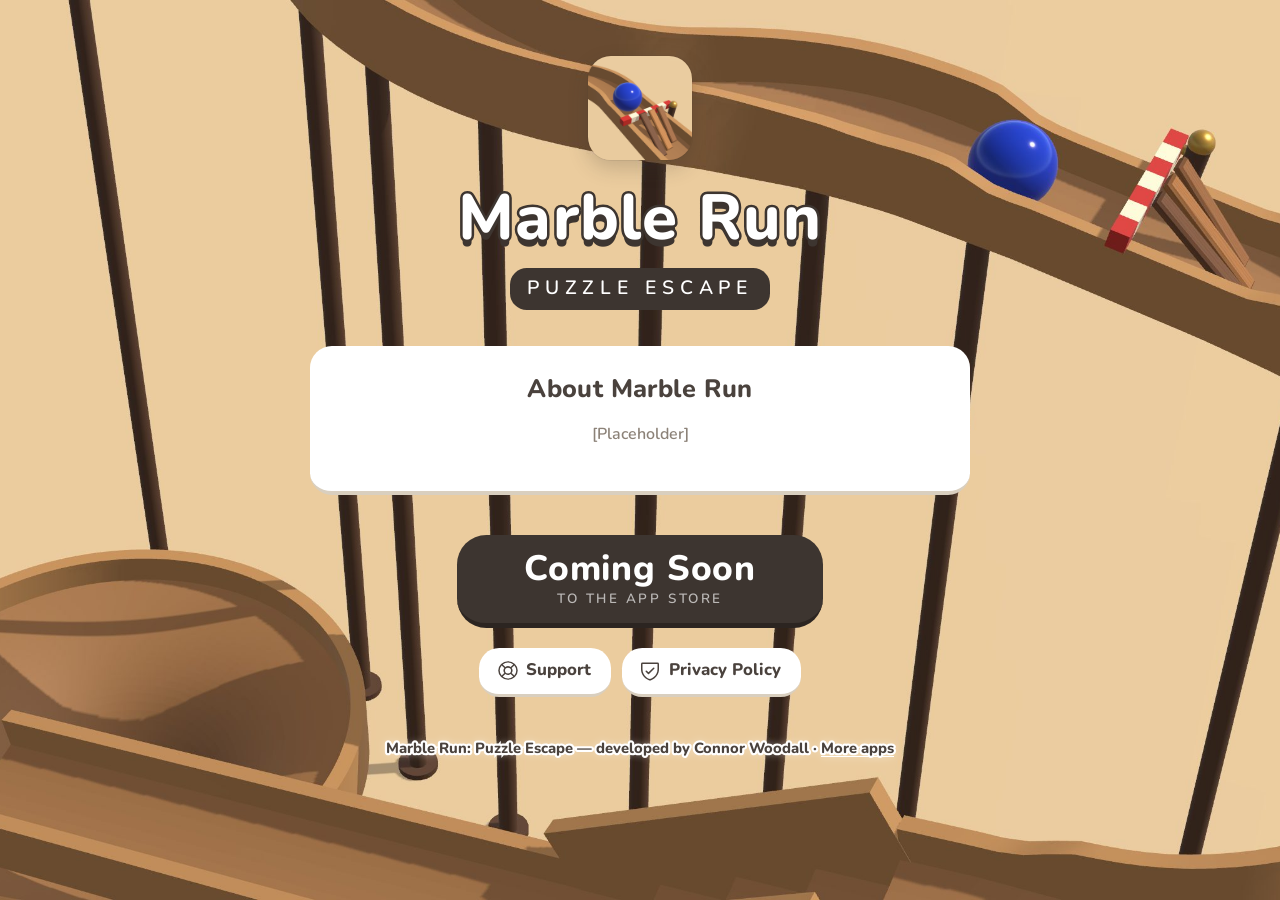
==== marblerun/index.html @ 80ce64aa "adding skeleton for marble run" ====
<!DOCTYPE html>
<html lang="en">
<head>
  <meta charset="UTF-8">
  <meta name="viewport" content="width=device-width, initial-scale=1.0">
  <title>Marble Run: Puzzle Escape</title>
  <meta name="description" content="Clear the marble's path through satisfying sliding, bolt, rope, gear and sort puzzles.">
  <link rel="icon" href="../assets/marblerun/app-icon.png">
  <link rel="stylesheet" href="../assets/marblerun-theme.css">
</head>
<body>

  <div class="mr-hero">
    <img class="mr-icon" src="../assets/marblerun/app-icon.png" alt="Marble Run app icon">
    <h1 class="mr-wordmark">Marble Run</h1>
    <p class="mr-tagline">Puzzle Escape</p>
  </div>

  <!-- PLACEHOLDER: description -->
  <div class="mr-blurb mr-card">
    <h2 class="mr-card-title">About Marble Run</h2>
    <p class="mr-card-body">[Placeholder]</p>
  </div>

  <!-- PLACEHOLDER: screenshots -->

  <div class="mr-links">
    <!-- PLACEHOLDER: App Store link -->
    <a class="mr-play" href="#">
      <span class="mr-play-word">Coming Soon</span>
      <span class="mr-play-sub">to the App Store</span>
    </a>
    <div class="mr-pill-row">
      <a class="mr-pill" href="support.html"><img src="../assets/marblerun/icons/lifebuoy.svg" alt="">Support</a>
      <a class="mr-pill" href="privacy.html"><img src="../assets/marblerun/icons/shield-check.svg" alt="">Privacy Policy</a>
    </div>
  </div>

  <p class="mr-footer">Marble Run: Puzzle Escape &mdash; developed by Connor Woodall &middot; <a href="../index.html">More apps</a></p>

</body>
</html>
---- assets/marblerun-theme.css ----
/* Marble Run's pages. Sizes are the game's UI units (UiKit.cs) times --u. Light only: the tan table is the brand. */

@font-face {
  font-family: "Nunito";
  font-weight: 600;
  font-style: normal;
  font-display: swap;
  src: url("fonts/Nunito-SemiBold.ttf") format("truetype");
}

@font-face {
  font-family: "Nunito";
  font-weight: 800;
  font-style: normal;
  font-display: swap;
  src: url("fonts/Nunito-ExtraBold.ttf") format("truetype");
}

:root {
  --u: 0.42px;

  --table: #eacb9d;
  --charcoal: #3d3530;
  --charcoal-edge: #2c2521;
  --grey: #4a423d;
  --grey-muted: #8c8278;
  --surface: #ffffff;
  --surface-line: #dbd4c9;
  --bevel: #d9cfbf;
  --coin: #c9a14d;
}

@media (max-width: 640px) {
  :root { --u: 0.36px; }
}

* { box-sizing: border-box; }

html { background: var(--table); }

body {
  margin: 0;
  min-height: 100vh;
  font-family: "Nunito", -apple-system, BlinkMacSystemFont, "Segoe UI", Roboto, sans-serif;
  font-weight: 600;
  color: var(--grey);
  line-height: 1.7;
  background: transparent;
}

/* Cropped from the left first so narrower windows keep the marble. */
body::before {
  content: "";
  position: fixed;
  inset: 0;
  z-index: -1;
  background: url("marblerun/track-wide.jpg") 70% bottom / cover no-repeat, var(--table);
}

@media (max-aspect-ratio: 4/5) {
  body::before {
    background: url("marblerun/track-tall.jpg") center bottom / cover no-repeat, var(--table);
  }
}

a { color: var(--charcoal); text-underline-offset: 3px; }
a:hover { color: #000; }
a:focus-visible { outline: 3px solid var(--coin); outline-offset: 3px; border-radius: 8px; }

.mr-hero {
  padding: 56px 24px 36px;
  text-align: center;
}

.mr-icon {
  width: 104px;
  height: 104px;
  border-radius: 22%;
  display: block;
  margin: 0 auto 22px;
  box-shadow: 0 0 0 1px rgba(61, 53, 48, 0.08), 0 8px 20px rgba(61, 53, 48, 0.22);
}

.mr-wordmark {
  margin: 0;
  font-weight: 800;
  font-size: calc(138 * var(--u) * 1.1);
  letter-spacing: 0.02em;
  line-height: 1.15;
  color: #fff;
  -webkit-text-stroke: 0.08em var(--charcoal);
  paint-order: stroke fill;
  text-shadow: 0 0.11em 0 var(--charcoal);
}

.mr-tagline {
  display: inline-block;
  margin: calc(30 * var(--u)) 0 0;
  padding: calc(10 * var(--u)) calc(40 * var(--u)) calc(12 * var(--u));
  border-radius: calc(40 * var(--u));
  background: var(--charcoal);
  color: #fff;
  font-weight: 600;
  font-size: calc(46 * var(--u));
  letter-spacing: calc(14 * var(--u));
  text-transform: uppercase;
}

.mr-card {
  background: var(--surface);
  border-radius: calc(52 * var(--u));
  border-bottom: calc(10 * var(--u)) solid var(--bevel);
  padding: calc(64 * var(--u)) calc(60 * var(--u));
}

.mr-card-title {
  margin: 0;
  text-align: center;
  font-weight: 800;
  font-size: calc(60 * var(--u));
  letter-spacing: calc(1 * var(--u));
  color: var(--grey);
  line-height: 1.3;
}

.mr-blurb {
  max-width: 660px;
  width: calc(100% - 32px);
  margin: 0 auto;
}

.mr-blurb .mr-card-body {
  margin-top: calc(36 * var(--u));
  text-align: center;
  font-size: calc(38 * var(--u));
  color: var(--grey-muted);
}

.mr-links {
  display: flex;
  flex-direction: column;
  align-items: center;
  margin: 40px auto 8px;
  padding: 0 16px;
}

.mr-play {
  display: inline-flex;
  flex-direction: column;
  align-items: center;
  text-decoration: none;
  background: var(--charcoal);
  border-radius: calc(70 * var(--u));
  border-bottom: calc(12 * var(--u)) solid var(--charcoal-edge);
  padding: calc(30 * var(--u)) calc(160 * var(--u)) calc(34 * var(--u));
  color: #fff;
  transition: transform 0.08s ease;
}

.mr-play:hover { color: #fff; }
.mr-play:active { transform: translateY(calc(6 * var(--u))); }

.mr-play-word {
  font-weight: 800;
  font-size: calc(84 * var(--u));
  letter-spacing: calc(2 * var(--u));
  line-height: 1.2;
}

.mr-play-sub {
  font-weight: 600;
  font-size: calc(32 * var(--u));
  letter-spacing: calc(6 * var(--u));
  text-transform: uppercase;
  color: rgba(255, 255, 255, 0.65);
  line-height: 1.4;
}

.mr-pill-row {
  display: flex;
  flex-wrap: wrap;
  justify-content: center;
  gap: calc(24 * var(--u));
  margin-top: calc(48 * var(--u));
}

.mr-pill {
  display: inline-flex;
  align-items: center;
  gap: calc(16 * var(--u));
  background: var(--surface);
  border-radius: calc(48 * var(--u));
  border-bottom: calc(8 * var(--u)) solid var(--bevel);
  padding: calc(26 * var(--u)) calc(48 * var(--u)) calc(28 * var(--u)) calc(40 * var(--u));
  color: var(--grey);
  font-weight: 800;
  font-size: calc(40 * var(--u));
  line-height: 1;
  text-decoration: none;
  white-space: nowrap;
  transition: transform 0.08s ease;
}

.mr-pill:hover { color: var(--charcoal); }

/* A white pill vanishes on a white card, so there it gets the game's in-card outline (UiKit.SecondaryButton). */
.mr-card .mr-pill { border: calc(3 * var(--u)) solid var(--surface-line); border-bottom: calc(8 * var(--u)) solid var(--bevel); }
.mr-pill:active { transform: translateY(calc(4 * var(--u))); }
.mr-pill img { width: calc(56 * var(--u)); height: calc(56 * var(--u)); display: block; }

.mr-round {
  display: inline-flex;
  align-items: center;
  justify-content: center;
  width: calc(120 * var(--u));
  height: calc(120 * var(--u));
  border-radius: 50%;
  background: var(--surface);
  border-bottom: calc(8 * var(--u)) solid var(--bevel);
  transition: transform 0.08s ease;
}

.mr-round:active { transform: translateY(calc(4 * var(--u))); }
.mr-round img { width: calc(120 * 0.44 * var(--u)); height: calc(120 * 0.44 * var(--u)); display: block; }

.mr-page {
  max-width: 760px;
  margin: 0 auto;
  padding: 28px 16px 48px;
}

.mr-page-top { margin-bottom: 20px; }

.mr-text { text-align: left; }
.mr-text .mr-card-title { margin-bottom: 4px; }

.mr-meta { text-align: center; color: var(--grey-muted); font-size: 0.92rem; margin: 0 0 24px; }

.mr-text h2 { font-size: 1.15rem; font-weight: 800; color: var(--charcoal); margin: 30px 0 8px; }
.mr-text p, .mr-text li { font-size: 0.98rem; }
.mr-text ul { padding-left: 20px; }
.mr-text li { margin-bottom: 6px; }
.mr-text li::marker { color: var(--coin); }

.mr-table-wrap { overflow-x: auto; }
.mr-text table { border-collapse: collapse; width: 100%; font-size: 0.95rem; }
.mr-text th, .mr-text td { text-align: left; padding: 8px 12px; border-bottom: 1px solid var(--surface-line); vertical-align: top; }
.mr-text th { font-weight: 800; color: var(--charcoal); }

.mr-callout {
  background: #faf5ec;
  border: 1px solid var(--surface-line);
  border-radius: 16px;
  padding: 14px 18px;
  margin: 16px 0;
}

.mr-inline-action { margin: 4px 0 18px; }

@media (max-width: 640px) {
  .mr-card { padding: 22px 18px; }
}

.mr-placeholder {
  background: #fff3c4;
  border-radius: 6px;
  padding: 0 4px;
}

/* The game's caption style (UiKit.Outlined), so it reads over the track. */
.mr-footer {
  text-align: center;
  color: var(--grey);
  font-weight: 800;
  font-size: 0.92rem;
  padding: 24px 24px 40px;
  -webkit-text-stroke: 0.3em #fff;
  paint-order: stroke fill;
  text-shadow: 0 0 10px rgba(255, 255, 255, 0.9);
}

.mr-footer a { color: inherit; }
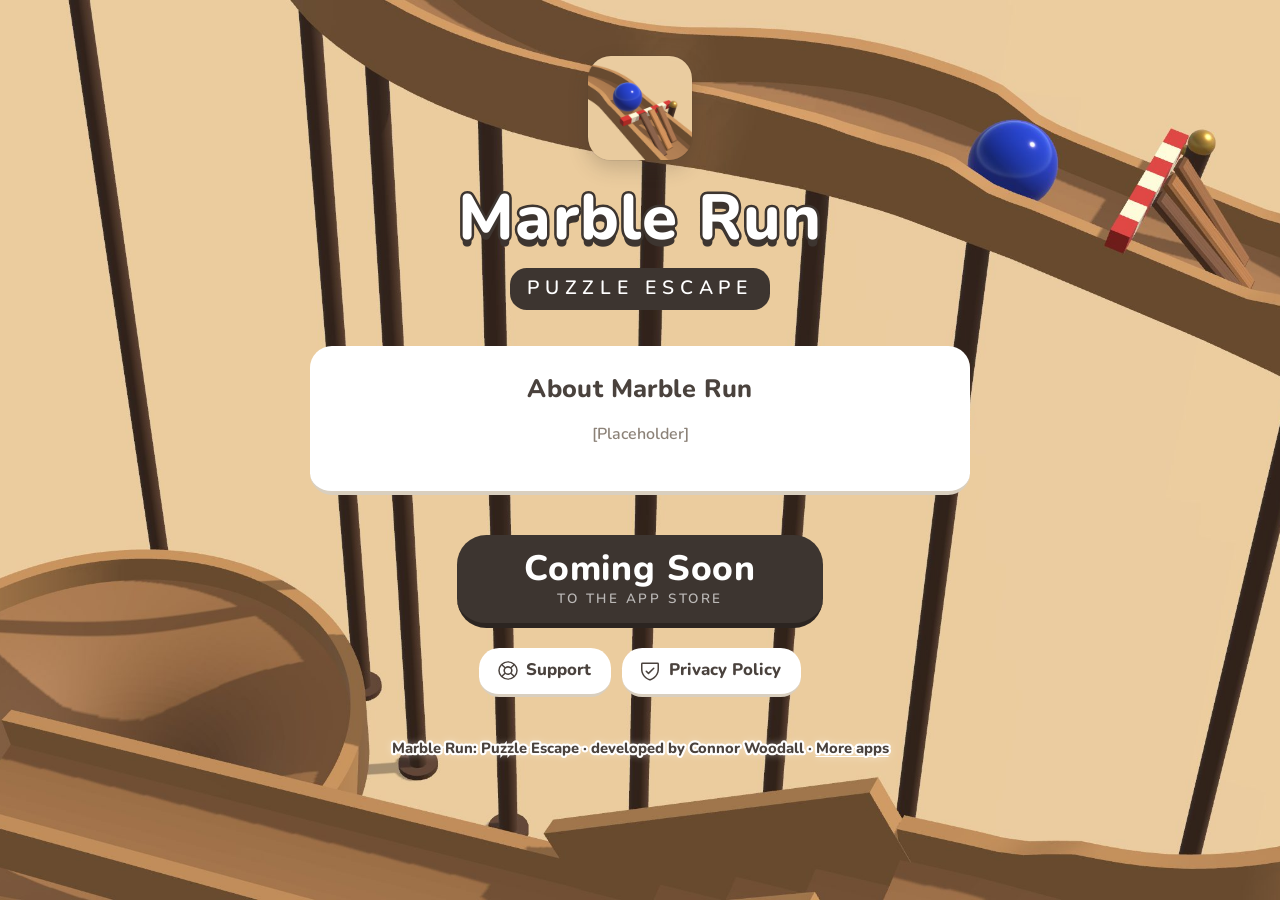
==== commit bb7eb2e8: "updating privacy policy and support policy" ====
--- a/marblerun/index.html
+++ b/marblerun/index.html
@@ -36,7 +36,7 @@
     </div>
   </div>
 
-  <p class="mr-footer">Marble Run: Puzzle Escape &mdash; developed by Connor Woodall &middot; <a href="../index.html">More apps</a></p>
+  <p class="mr-footer">Marble Run: Puzzle Escape &middot; developed by Connor Woodall &middot; <a href="../index.html">More apps</a></p>
 
 </body>
 </html>
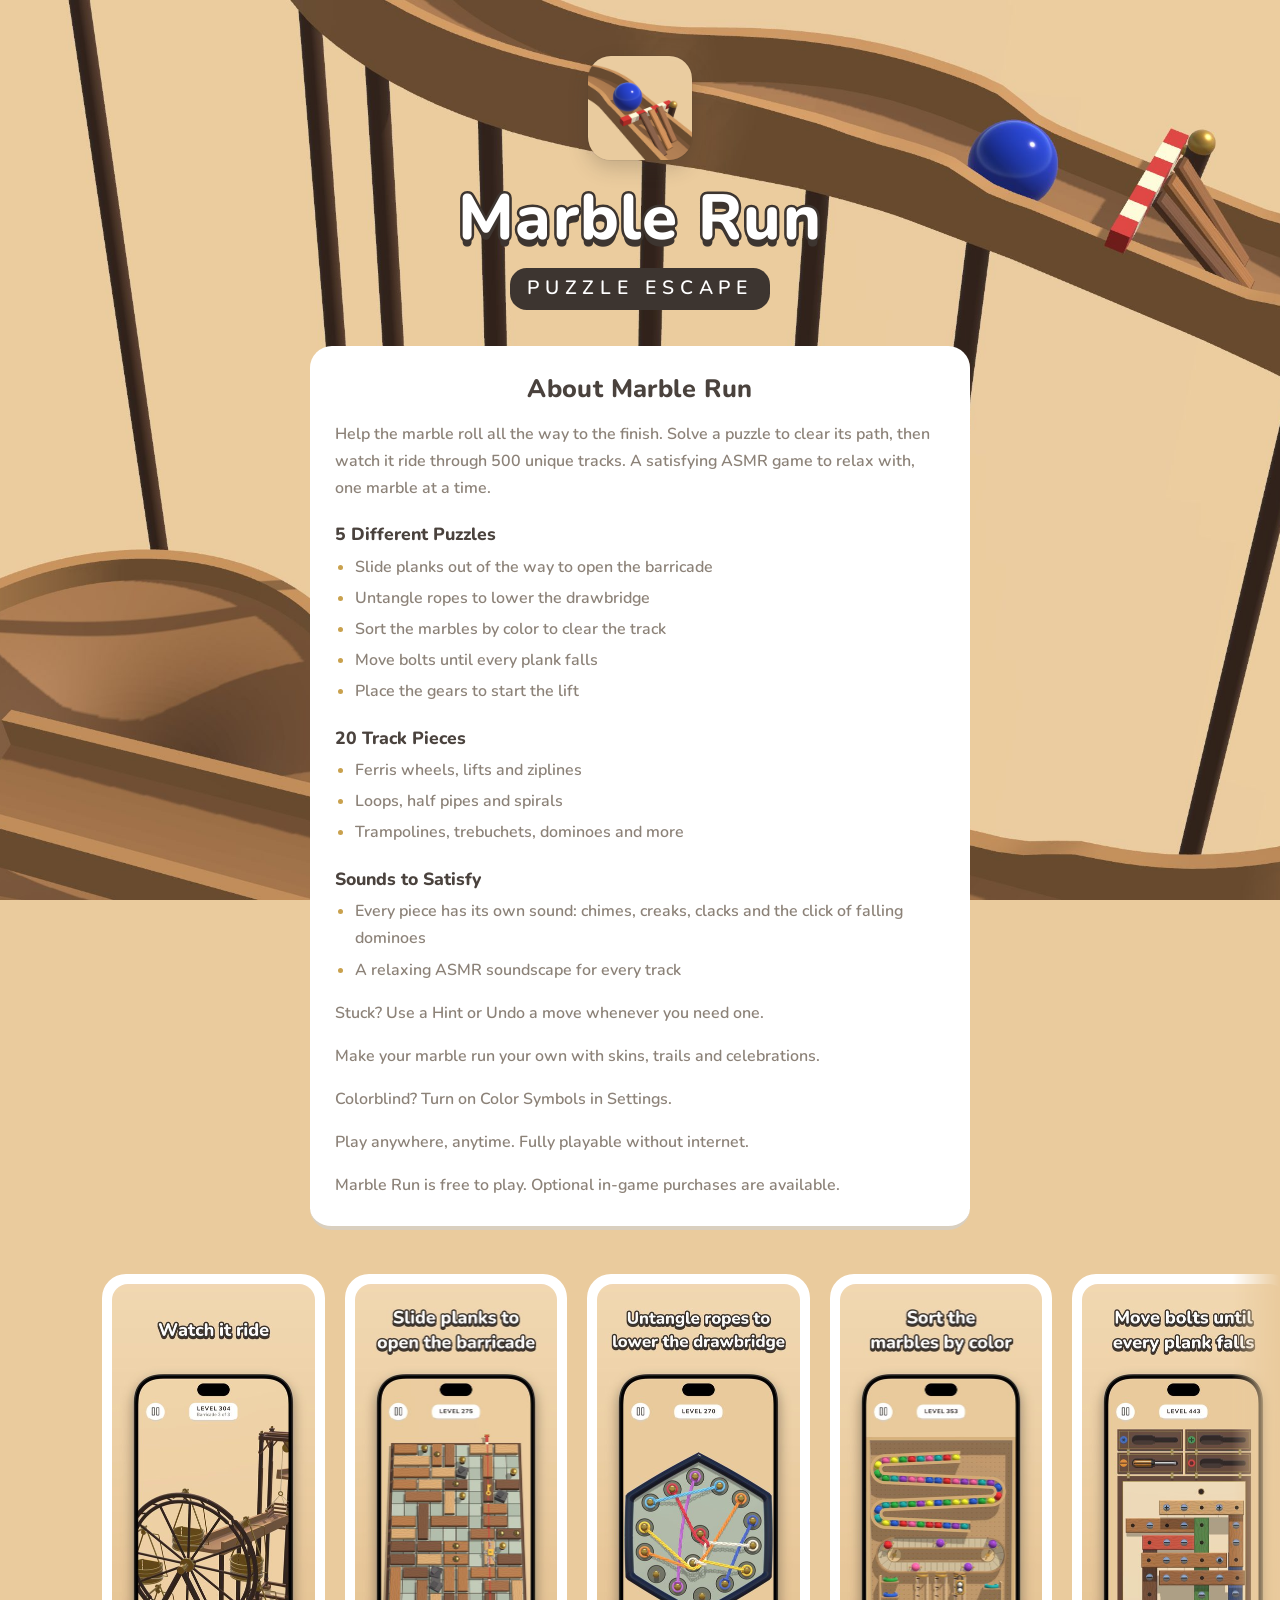
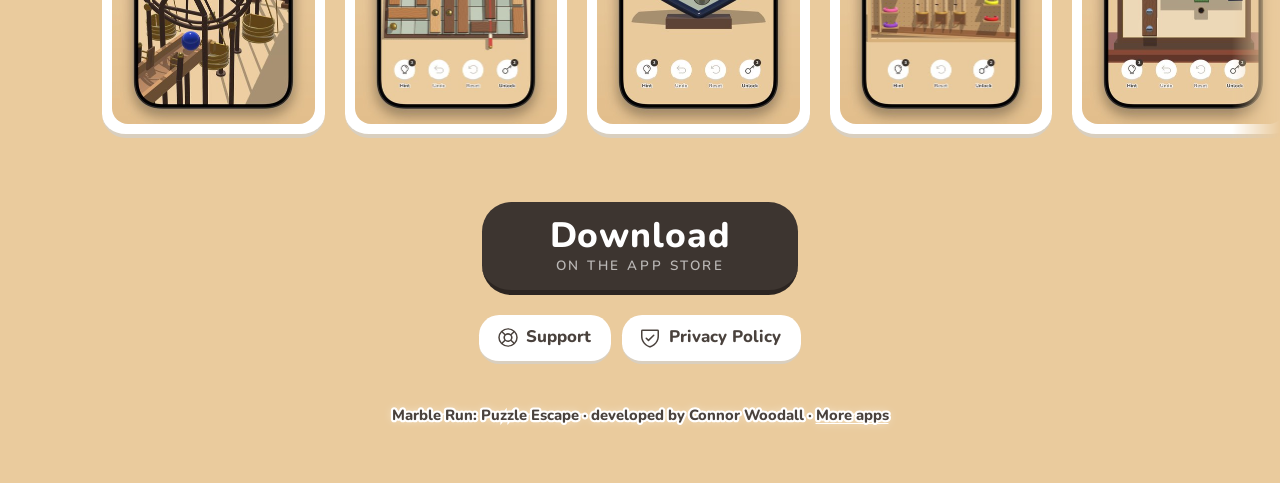
==== commit 309301ee: "removing placeholders for marble run" ====
--- a/marblerun/index.html
+++ b/marblerun/index.html
@@ -16,19 +16,62 @@
     <p class="mr-tagline">Puzzle Escape</p>
   </div>
 
-  <!-- PLACEHOLDER: description -->
   <div class="mr-blurb mr-card">
     <h2 class="mr-card-title">About Marble Run</h2>
-    <p class="mr-card-body">[Placeholder]</p>
+    <div class="mr-card-body mr-description">
+      <p>Help the marble roll all the way to the finish. Solve a puzzle to clear its path, then watch it ride through 500 unique tracks. A satisfying ASMR game to relax with, one marble at a time.</p>
+
+      <h3>5 Different Puzzles</h3>
+      <ul>
+        <li>Slide planks out of the way to open the barricade</li>
+        <li>Untangle ropes to lower the drawbridge</li>
+        <li>Sort the marbles by color to clear the track</li>
+        <li>Move bolts until every plank falls</li>
+        <li>Place the gears to start the lift</li>
+      </ul>
+
+      <h3>20 Track Pieces</h3>
+      <ul>
+        <li>Ferris wheels, lifts and ziplines</li>
+        <li>Loops, half pipes and spirals</li>
+        <li>Trampolines, trebuchets, dominoes and more</li>
+      </ul>
+
+      <h3>Sounds to Satisfy</h3>
+      <ul>
+        <li>Every piece has its own sound: chimes, creaks, clacks and the click of falling dominoes</li>
+        <li>A relaxing ASMR soundscape for every track</li>
+      </ul>
+
+      <p>Stuck? Use a Hint or Undo a move whenever you need one.</p>
+
+      <p>Make your marble run your own with skins, trails and celebrations.</p>
+
+      <p>Colorblind? Turn on Color Symbols in Settings.</p>
+
+      <p>Play anywhere, anytime. Fully playable without internet.</p>
+
+      <p>Marble Run is free to play. Optional in-game purchases are available.</p>
+    </div>
   </div>
 
-  <!-- PLACEHOLDER: screenshots -->
+  <div class="mr-showcase">
+    <div class="mr-shot"><img src="../assets/marblerun/screenshots/01-run.jpg" alt="Watch it ride" loading="lazy" width="405" height="880"></div>
+    <div class="mr-shot"><img src="../assets/marblerun/screenshots/02-sliding.jpg" alt="Slide planks to open the barricade" loading="lazy" width="405" height="880"></div>
+    <div class="mr-shot"><img src="../assets/marblerun/screenshots/03-ropes.jpg" alt="Untangle ropes to lower the drawbridge" loading="lazy" width="405" height="880"></div>
+    <div class="mr-shot"><img src="../assets/marblerun/screenshots/04-sort.jpg" alt="Sort the marbles by color" loading="lazy" width="405" height="880"></div>
+    <div class="mr-shot"><img src="../assets/marblerun/screenshots/05-bolts.jpg" alt="Move bolts until every plank falls" loading="lazy" width="405" height="880"></div>
+    <div class="mr-shot"><img src="../assets/marblerun/screenshots/06-gears.jpg" alt="Place the gears to start the lift" loading="lazy" width="405" height="880"></div>
+    <div class="mr-shot"><img src="../assets/marblerun/screenshots/07-loop.jpg" alt="Many fun track pieces" loading="lazy" width="405" height="880"></div>
+    <div class="mr-shot"><img src="../assets/marblerun/screenshots/08-half-pipe.jpg" alt="See it shred" loading="lazy" width="405" height="880"></div>
+    <div class="mr-shot"><img src="../assets/marblerun/screenshots/09-peg-board.jpg" alt="Every piece has its own sound" loading="lazy" width="405" height="880"></div>
+    <div class="mr-shot"><img src="../assets/marblerun/screenshots/10-finish.jpg" alt="Celebrate your way" loading="lazy" width="405" height="880"></div>
+  </div>
 
   <div class="mr-links">
-    <!-- PLACEHOLDER: App Store link -->
-    <a class="mr-play" href="#">
-      <span class="mr-play-word">Coming Soon</span>
-      <span class="mr-play-sub">to the App Store</span>
+    <a class="mr-play" href="https://apps.apple.com/app/id6821722017" target="_blank" rel="noopener">
+      <span class="mr-play-word">Download</span>
+      <span class="mr-play-sub">on the App Store</span>
     </a>
     <div class="mr-pill-row">
       <a class="mr-pill" href="support.html"><img src="../assets/marblerun/icons/lifebuoy.svg" alt="">Support</a>
--- a/assets/marblerun-theme.css
+++ b/assets/marblerun-theme.css
@@ -136,6 +136,60 @@
   color: var(--grey-muted);
 }
 
+/* The description reads as one left-aligned column under the centered title. */
+.mr-blurb .mr-card-body.mr-description { text-align: left; }
+.mr-description p:first-child { margin-top: 0; }
+.mr-description p:last-child { margin-bottom: 0; }
+.mr-description h3 {
+  margin: calc(44 * var(--u)) 0 calc(8 * var(--u));
+  font-weight: 800;
+  font-size: calc(42 * var(--u));
+  color: var(--grey);
+}
+.mr-description ul { margin: 0; padding-left: 20px; }
+.mr-description li { margin-bottom: 4px; }
+.mr-description li::marker { color: var(--coin); }
+
+/* The App Store screenshots, a row that scrolls sideways; each image is the device on the table. */
+.mr-showcase {
+  display: flex;
+  gap: 20px;
+  overflow-x: auto;
+  margin-top: 40px;
+  padding: 4px clamp(24px, 8vw, 120px) 24px;
+  scroll-snap-type: x mandatory;
+  scroll-padding-left: clamp(24px, 8vw, 120px);
+  -webkit-overflow-scrolling: touch;
+  mask-image: linear-gradient(to right, transparent, black 48px, black calc(100% - 48px), transparent);
+  -webkit-mask-image: linear-gradient(to right, transparent, black 48px, black calc(100% - 48px), transparent);
+}
+
+.mr-showcase::-webkit-scrollbar { height: 8px; }
+.mr-showcase::-webkit-scrollbar-track { background: transparent; }
+.mr-showcase::-webkit-scrollbar-thumb { background: var(--coin); border-radius: 999px; }
+
+/* Each screenshot on a white card like the game's, so its own tan table doesn't run into the page's. */
+.mr-shot {
+  flex: 0 0 auto;
+  scroll-snap-align: start;
+  background: var(--surface);
+  padding: 10px;
+  border-radius: 24px;
+  border-bottom: calc(10 * var(--u)) solid var(--bevel);
+}
+
+.mr-shot img {
+  height: 440px;
+  width: auto;
+  max-width: none;
+  border-radius: 16px;
+  display: block;
+}
+
+@media (max-width: 640px) {
+  .mr-shot img { height: 340px; }
+}
+
 .mr-links {
   display: flex;
   flex-direction: column;
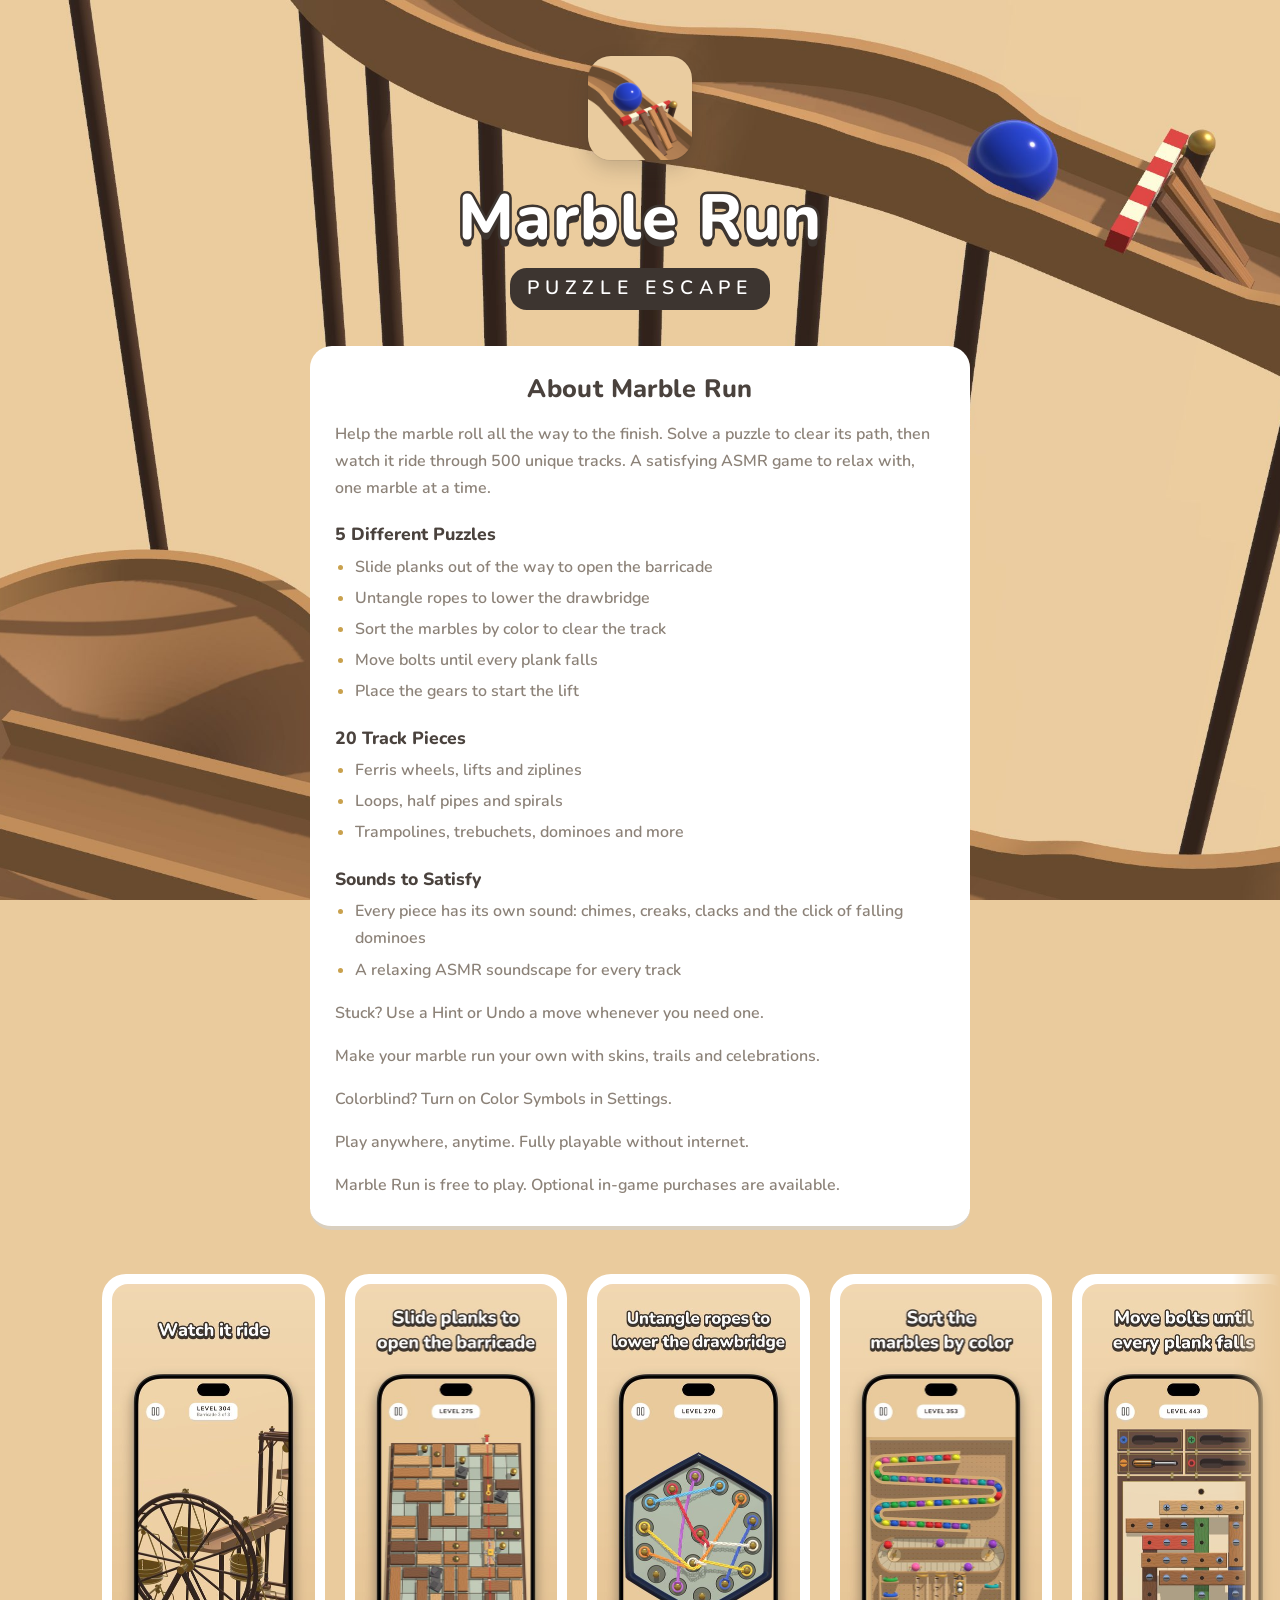
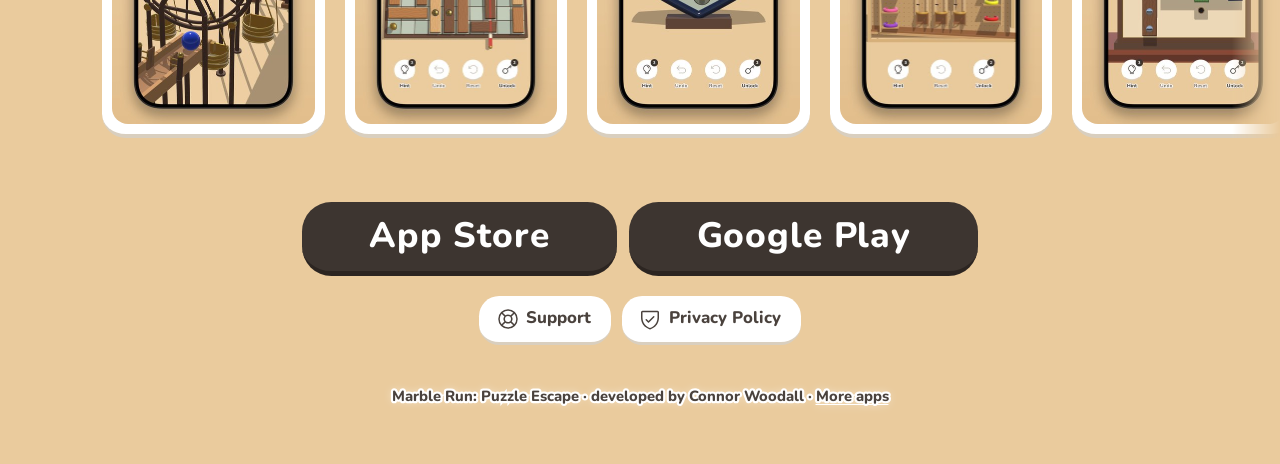
==== commit 740d2510: "adding google play button" ====
--- a/marblerun/index.html
+++ b/marblerun/index.html
@@ -69,10 +69,14 @@
   </div>
 
   <div class="mr-links">
-    <a class="mr-play" href="https://apps.apple.com/app/id6821722017" target="_blank" rel="noopener">
-      <span class="mr-play-word">Download</span>
-      <span class="mr-play-sub">on the App Store</span>
-    </a>
+    <div class="mr-store-row">
+      <a class="mr-play" href="https://apps.apple.com/app/id6821722017" target="_blank" rel="noopener">
+        <span class="mr-play-word">App Store</span>
+      </a>
+      <a class="mr-play" href="https://play.google.com/store/apps/details?id=com.connorwoodall.marblerun" target="_blank" rel="noopener">
+        <span class="mr-play-word">Google Play</span>
+      </a>
+    </div>
     <div class="mr-pill-row">
       <a class="mr-pill" href="support.html"><img src="../assets/marblerun/icons/lifebuoy.svg" alt="">Support</a>
       <a class="mr-pill" href="privacy.html"><img src="../assets/marblerun/icons/shield-check.svg" alt="">Privacy Policy</a>
--- a/assets/marblerun-theme.css
+++ b/assets/marblerun-theme.css
@@ -198,6 +198,13 @@
   padding: 0 16px;
 }
 
+.mr-store-row {
+  display: flex;
+  flex-wrap: wrap;
+  justify-content: center;
+  gap: calc(30 * var(--u));
+}
+
 .mr-play {
   display: inline-flex;
   flex-direction: column;
